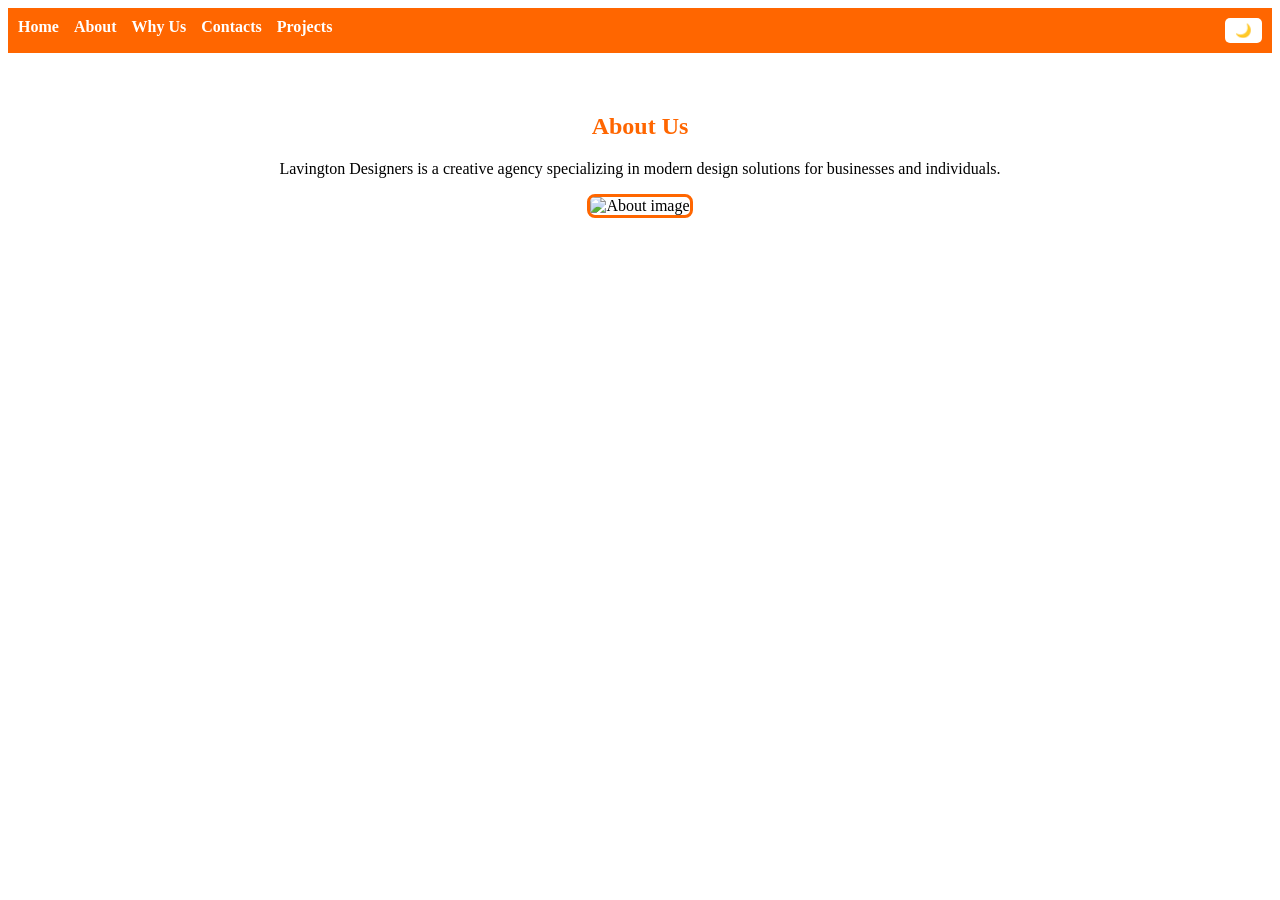
==== about.html @ aeca2abf "initial commit" ====
<!DOCTYPE html>
<html lang="en">
<head>
  <meta charset="UTF-8">
  <title>About Us - Lavington Designers</title>
  <link rel="stylesheet" href="style.css">
</head>
<body class="light">
  <nav>
    <a href="index.html">Home</a>
    <a href="about.html">About</a>
    <a href="whyus.html">Why Us</a>
    <a href="contacts.html">Contacts</a>
    <a href="projects.html">Projects</a>
    <button id="theme-toggle">🌙</button>
  </nav>

  <section>
    <h1>About Us</h1>
    <p>Lavington Designers is a creative agency specializing in modern design solutions for businesses and individuals.</p>
    <img src="assets/about.jpg" class="motion-img" alt="About image">
  </section>

  <script src="script.js"></script>
</body>
</html>
---- style.css ----
/* Global Theme */
body.light {
  background: #ffffff;   /* white background */
  color: #000000;        /* black text */
}
body.dark {
  background: #000000;   /* black background */
  color: #ffffff;        /* white text */
}

/* Navigation Bar */
nav {
  display: flex;
  justify-content: flex-start; /* pushes links to the left */
  gap: 15px;
  padding: 10px;
  background: #ff6600;         /* orange bar */
}

nav a {
  text-decoration: none;
  color: #ffffff;              /* white links */
  font-weight: bold;
}

nav a:hover {
  color: #000000;              /* black on hover */
}

#theme-toggle {
  margin-left: auto;           /* keeps the toggle button on the far right */
  background: #ffffff;
  color: #ff6600;
  border: none;
  padding: 5px 10px;
  border-radius: 5px;
  cursor: pointer;
}
#theme-toggle:hover {
  background: #000000;
  color: #ffffff;
}



/* Sections */
section {
  padding: 40px;
  text-align: center;
}
h1, h2 {
  color: #ff6600;        /* orange headings */
}

/* Motion Images */
.motion-img {
  width: 300px;
  transition: transform 0.5s ease;
  border: 3px solid #ff6600;
  border-radius: 8px;
}
.motion-img:hover {
  transform: scale(1.1) rotate(3deg);
}

/* Floating Animation */
.float-img {
  width: 300px;
  border: 3px solid #ff6600;
  border-radius: 8px;
  animation: float 3s ease-in-out infinite;
}
@keyframes float {
  0%   { transform: translateY(0px); }
  50%  { transform: translateY(-15px); }
  100% { transform: translateY(0px); }
}

/* Slide-In Animation */
.slide-img {
  width: 300px;
  opacity: 0;
  border: 3px solid #ff6600;
  border-radius: 8px;
  animation: slideIn 1.5s ease forwards;
}
@keyframes slideIn {
  from { transform: translateX(-100px); opacity: 0; }
  to   { transform: translateX(0); opacity: 1; }
}

/* Why Us Cards */
.reason-card {
  background: #ffffff;
  color: #000000;
  border: 2px solid #ff6600;
  border-radius: 8px;
  padding: 20px;
  width: 200px;
  box-shadow: 0 4px 6px rgba(0,0,0,0.2);
  transition: transform 0.4s ease;
}

.reason-card:hover {
  transform: scale(1.05) rotate(2deg);
}

/* Chatbot Box */
.logo {
  display: block;
  text-align: left;
           /* makes logo clickable */
}

.chatbot {
  position: fixed;
  bottom: 20px;
  right: 20px;
  background: #ffffff;
  border: 2px solid #ff6600;
  border-radius: 10px;
  padding: 15px;
  width: 300px;
  box-shadow: 0 4px 8px rgba(0,0,0,0.2);
  font-family: Arial, sans-serif;
}


/* Chat window */
#chat-window {
  height: 200px;
  overflow-y: auto;
  margin-bottom: 10px;
  padding: 5px;
  background: #fff7f0; /* light orange tint */
  border-radius: 8px;
}

/* Message bubbles */
.user-msg {
  background: #ff6600;   /* orange bubble */
  color: white;
  padding: 8px 12px;
  border-radius: 15px 15px 0 15px;
  margin: 5px;
  text-align: right;
  display: inline-block;
}
.bot-msg {
  background: #ffffff;   /* white bubble */
  color: #000000;
  padding: 8px 12px;
  border-radius: 15px 15px 15px 0;
  margin: 5px;
  text-align: left;
  display: inline-block;
  border: 1px solid #ff6600;
}

/* Input + button */
#chat-input {
  width: 70%;
  padding: 5px;
  border: 1px solid #ff6600;
  border-radius: 5px;
}
.chatbot button {
  background: #ff6600;
  color: white;
  border: none;
  padding: 6px 10px;
  border-radius: 5px;
  cursor: pointer;
}
.chatbot button:hover {
  background: #000000;
  color: #ffffff;
}
.project-buttons {
  margin: 20px 0;
}

.project-buttons button {
  background: #ff6600;   /* orange */
  color: #ffffff;        /* white text */
  border: none;
  padding: 10px 15px;
  margin: 5px;
  border-radius: 5px;
  cursor: pointer;
  font-weight: bold;
}

.project-buttons button:hover {
  background: #000000;   /* black hover */
  color: #ffffff;
}

.project-gallery {
  display: flex;
  gap: 20px;
  justify-content: center;
  margin-top: 20px;
}
/* Contact Section */
.contact {
    background: #f8f9fa;
}

.contact-form {
    max-width: 600px;
    margin: 0 auto;
    display: flex;
    flex-direction: column;
    gap: 1rem;
}

.contact-form input,
.contact-form textarea {
    padding: 12px;
    border: 1px solid #ddd;
    border-radius: 5px;
    font-size: 1rem;
}

.contact-form button {
    background: #3498db;
    color: white;
    border: none;
    padding: 12px;
    border-radius: 5px;
    font-size: 1.1rem;
    cursor: pointer;
    transition: background 0.3s;
}

.contact-form button:hover {
    background: #2980b9;
}

/* Footer */
footer {
    background: #2c3e50;
    color: white;
    text-align: center;
    padding: 2rem 0;
}

/* Responsive Design */
@media (max-width: 768px) {
    .nav-links {
        display: none;
    }
    
    .hero-content h1 {
        font-size: 2rem;
    }
    
    .hero-content p {
        font-size: 1rem;
    }
    
    section {
        padding: 60px 0;
    }
    
    h2 {
        font-size: 2rem;
    }
}
.contact-options {
    display: grid;
    grid-template-columns: repeat(auto-fit, minmax(300px, 1fr));
    gap: 2rem;
    max-width: 800px;
    margin: 0 auto;
}

.contact-card {
    background: white;
    padding: 2.5rem;
    border-radius: 15px;
    box-shadow: 0 10px 30px rgba(0,0,0,0.1);
    text-align: center;
    transition: transform 0.3s, box-shadow 0.3s;
    border: 1px solid #e9ecef;
}

.contact-card:hover {
    transform: translateY(-10px);
    box-shadow: 0 20px 40px rgba(0,0,0,0.15);
}

.contact-icon {
    font-size: 3rem;
    margin-bottom: 1rem;
}

.contact-card h3 {
    color: #2c3e50;
    margin-bottom: 1rem;
    font-size: 1.5rem;
}

.contact-card p {
    color: #666;
    margin-bottom: 1.5rem;
    font-size: 1.1rem;
}

.contact-btn {
    display: inline-block;
    background: #25D366;
    color: white;
    padding: 12px 30px;
    text-decoration: none;
    border-radius: 25px;
    font-weight: 600;
    transition: background 0.3s, transform 0.3s;
}

.contact-btn:hover {
    background: #128C7E;
    transform: scale(1.05);
}

/* Email button specific style */
.contact-card:nth-child(2) .contact-btn {
    background: #3498db;
}

.contact-card:nth-child(2) .contact-btn:hover {
    background: #2980b9;
}

.home {
 
  background-size: cover;       /* makes the image fill the section */
  background-position: center;  /* centers the image */
  background-repeat: no-repeat; /* prevents tiling */
  min-height: 100vh;            /* full screen height */
  display: flex;
  flex-direction: column;
  align-items: center;
  justify-content: center;
  color: #ffffff;               /* white text for contrast */
  
  background-image: url("assets/plumber.jpg");

}
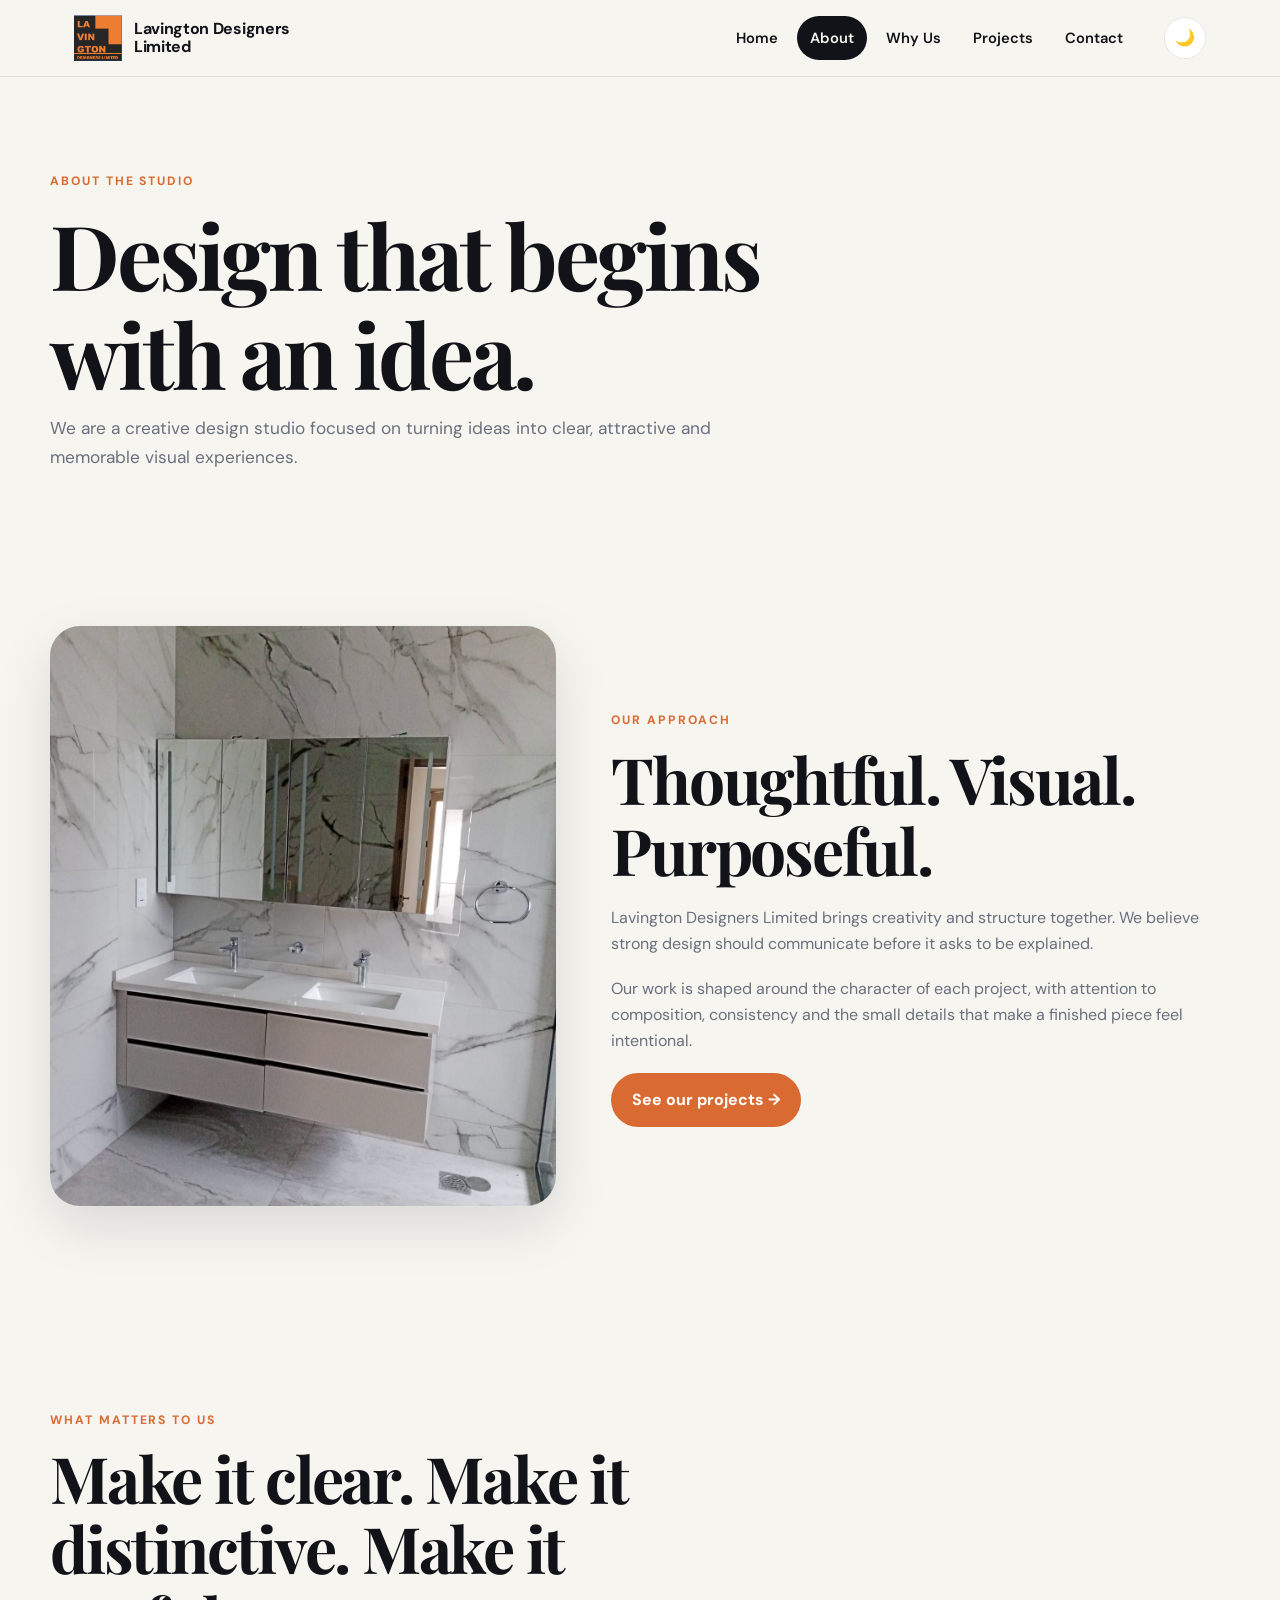
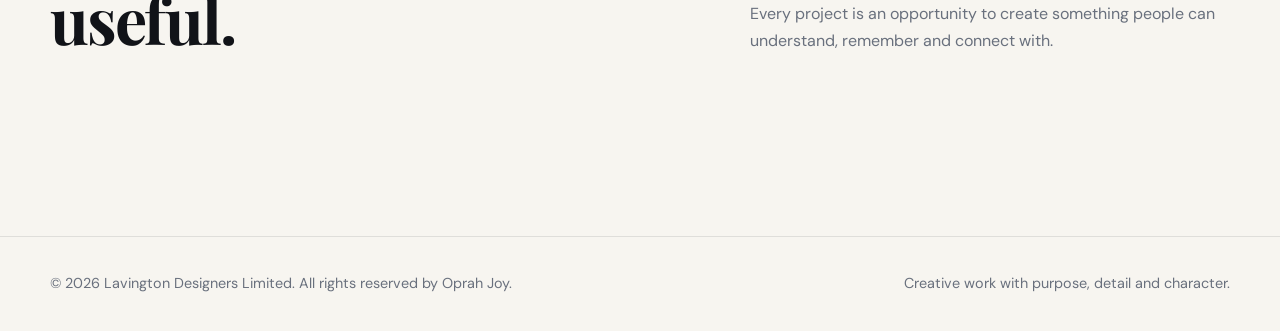
==== commit b78a2b93: "Redesign Lavington Designers website" ====
--- a/about.html
+++ b/about.html
@@ -1,26 +1,5 @@
-<!DOCTYPE html>
-<html lang="en">
-<head>
-  <meta charset="UTF-8">
-  <title>About Us - Lavington Designers</title>
-  <link rel="stylesheet" href="style.css">
-</head>
-<body class="light">
-  <nav>
-    <a href="index.html">Home</a>
-    <a href="about.html">About</a>
-    <a href="whyus.html">Why Us</a>
-    <a href="contacts.html">Contacts</a>
-    <a href="projects.html">Projects</a>
-    <button id="theme-toggle">🌙</button>
-  </nav>
-
-  <section>
-    <h1>About Us</h1>
-    <p>Lavington Designers is a creative agency specializing in modern design solutions for businesses and individuals.</p>
-    <img src="assets/about.jpg" class="motion-img" alt="About image">
-  </section>
-
-  <script src="script.js"></script>
-</body>
-</html>
+<!DOCTYPE html><html lang="en"><head><meta charset="UTF-8"><meta name="viewport" content="width=device-width, initial-scale=1.0"><meta name="description" content="About Lavington Designers Limited."><title>About | Lavington Designers Limited</title><link rel="stylesheet" href="style.css"></head><body><nav class="site-nav"><div class="nav-inner"><a class="brand" href="index.html"><img src="assets/logo.png" alt="Lavington Designers logo"><span>Lavington Designers Limited</span></a><div class="nav-links"><a href="index.html">Home</a><a href="about.html">About</a><a href="whyus.html">Why Us</a><a href="projects.html">Projects</a><a href="contacts.html">Contact</a></div><div class="nav-actions"><button class="icon-btn" id="theme-toggle" aria-label="Toggle theme">🌙</button><button class="menu-btn" aria-label="Open menu">☰</button></div></div></nav><main>
+<section class="page-hero"><div class="container"><span class="eyebrow">About the studio</span><h1>Design that begins with an idea.</h1><p>We are a creative design studio focused on turning ideas into clear, attractive and memorable visual experiences.</p></div></section>
+<section class="section reveal"><div class="container about-grid"><div class="about-image"><img src="assets/rico5.jpeg" alt="Lavington Designers project image" loading="lazy"></div><div class="copy"><span class="eyebrow">Our approach</span><h2>Thoughtful. Visual. Purposeful.</h2><p>Lavington Designers Limited brings creativity and structure together. We believe strong design should communicate before it asks to be explained.</p><p>Our work is shaped around the character of each project, with attention to composition, consistency and the small details that make a finished piece feel intentional.</p><a class="btn btn-primary" href="projects.html">See our projects →</a></div></div></section>
+<section class="section reveal"><div class="container"><div class="section-head"><div><span class="eyebrow">What matters to us</span><h2>Make it clear. Make it distinctive. Make it useful.</h2></div><p>Every project is an opportunity to create something people can understand, remember and connect with.</p></div></div></section>
+</main><footer class="footer"><div class="container footer-inner"><p>© 2026 Lavington Designers Limited. All rights reserved by Oprah Joy.</p><p>Creative work with purpose, detail and character.</p></div></footer><script src="script.js"></script></body></html>
--- a/style.css
+++ b/style.css
@@ -1,350 +1,67 @@
-/* Global Theme */
-body.light {
-  background: #ffffff;   /* white background */
-  color: #000000;        /* black text */
+@import url('https://fonts.googleapis.com/css2?family=DM+Sans:wght@400;500;600;700&family=Playfair+Display:wght@600;700&display=swap');
+:root { --ink:#111318; --muted:#69707d; --paper:#f7f5f0; --card:#fff; --accent:#d96b32; --accent-dark:#a94718; --line:rgba(17,19,24,.1); --shadow:0 20px 55px rgba(17,19,24,.12); --radius:24px; }
+* { box-sizing:border-box; margin:0; padding:0; }
+html { scroll-behavior:smooth; }
+body { font-family:'DM Sans',Arial,sans-serif; background:var(--paper); color:var(--ink); line-height:1.65; }
+body.dark-mode { --paper:#101216; --ink:#f4f1ea; --card:#171a20; --muted:#a8adb8; --line:rgba(255,255,255,.1); --shadow:0 20px 55px rgba(0,0,0,.35); }
+a { color:inherit; } img { max-width:100%; display:block; } button { font:inherit; }
+.site-nav { position:sticky; top:0; z-index:1000; background:rgba(247,245,240,.9); backdrop-filter:blur(16px); border-bottom:1px solid var(--line); }
+body.dark-mode .site-nav { background:rgba(16,18,22,.9); }
+.nav-inner { max-width:1180px; margin:auto; min-height:76px; padding:0 24px; display:flex; align-items:center; gap:28px; }
+.brand { display:flex; align-items:center; gap:12px; text-decoration:none; font-weight:700; letter-spacing:-.02em; margin-right:auto; }
+.brand img { width:48px; height:48px; object-fit:contain; } .brand span { max-width:180px; line-height:1.15; }
+.nav-links { display:flex; align-items:center; gap:6px; }
+.nav-links a { text-decoration:none; padding:10px 13px; border-radius:999px; font-weight:600; font-size:.92rem; }
+.nav-links a:hover,.nav-links a.active { background:var(--ink); color:var(--paper); }
+.nav-actions { display:flex; gap:8px; align-items:center; }
+.icon-btn,.menu-btn { border:1px solid var(--line); background:var(--card); color:var(--ink); width:42px; height:42px; border-radius:50%; cursor:pointer; }
+.menu-btn { display:none; border-radius:12px; }
+.container { width:min(1180px,calc(100% - 48px)); margin:auto; }
+.eyebrow { text-transform:uppercase; letter-spacing:.16em; font-size:.76rem; font-weight:700; color:var(--accent); }
+h1,h2,h3 { line-height:1.1; letter-spacing:-.035em; } h1,h2 { font-family:'Playfair Display',Georgia,serif; }
+.hero { min-height:calc(100vh - 76px); position:relative; display:grid; place-items:center; overflow:hidden; isolation:isolate; }
+.hero-media { position:absolute; inset:0; z-index:-2; background:url('assets/plumber.jpg') center/cover no-repeat; transform:scale(1.04); }
+.hero::after { content:''; position:absolute; inset:0; z-index:-1; background:linear-gradient(90deg,rgba(8,10,14,.88),rgba(8,10,14,.42),rgba(8,10,14,.18)); }
+.hero-content { width:min(1180px,calc(100% - 48px)); color:#fff; padding:90px 0; }
+.hero h1 { font-size:clamp(3.3rem,8vw,7rem); max-width:820px; margin:16px 0 22px; }
+.hero p { max-width:620px; font-size:clamp(1.05rem,2vw,1.3rem); color:rgba(255,255,255,.82); }
+.hero-actions { display:flex; flex-wrap:wrap; gap:12px; margin-top:34px; }
+.btn { display:inline-flex; align-items:center; justify-content:center; gap:8px; padding:13px 20px; border-radius:999px; border:1px solid transparent; text-decoration:none; font-weight:700; cursor:pointer; transition:.25s ease; }
+.btn-primary { background:var(--accent); color:#fff; } .btn-primary:hover { background:var(--accent-dark); transform:translateY(-2px); }
+.btn-ghost { background:rgba(255,255,255,.1); color:#fff; border-color:rgba(255,255,255,.3); } .btn-ghost:hover { background:#fff; color:#111; }
+.section { padding:100px 0; } .section-head { display:flex; justify-content:space-between; gap:30px; align-items:end; margin-bottom:42px; }
+.section-head h2 { font-size:clamp(2.2rem,5vw,4rem); max-width:700px; margin-top:10px; }
+.section-head p { max-width:480px; color:var(--muted); }
+.intro-grid { display:grid; grid-template-columns:1.1fr .9fr; gap:24px; align-items:stretch; }
+.feature-card { background:var(--card); border:1px solid var(--line); border-radius:var(--radius); overflow:hidden; box-shadow:var(--shadow); }
+.feature-card img { width:100%; height:420px; object-fit:cover; } .feature-copy { padding:28px; }
+.feature-copy h3 { font-size:1.6rem; margin:8px 0 10px; } .feature-copy p { color:var(--muted); }
+.mini-grid { display:grid; grid-template-columns:repeat(2,1fr); gap:24px; } .mini-grid img { height:198px; width:100%; object-fit:cover; border-radius:var(--radius); }
+.statement { background:var(--ink); color:var(--paper); border-radius:var(--radius); padding:58px; } .statement h2 { font-size:clamp(2.4rem,5vw,4.6rem); max-width:850px; }
+.statement p { color:rgba(255,255,255,.7); max-width:650px; margin-top:18px; }
+.service-grid { display:grid; grid-template-columns:repeat(3,1fr); gap:18px; }
+.service-card { padding:30px; border:1px solid var(--line); border-radius:20px; background:var(--card); }
+.service-number { color:var(--accent); font-weight:700; } .service-card h3 { margin:30px 0 10px; font-size:1.35rem; } .service-card p { color:var(--muted); }
+.page-hero { padding:90px 0 55px; } .page-hero h1 { font-size:clamp(3rem,7vw,6rem); max-width:850px; margin:12px 0; } .page-hero p { max-width:700px; color:var(--muted); font-size:1.08rem; }
+.filter-bar { display:flex; flex-wrap:wrap; gap:10px; margin-bottom:28px; } .filter-btn { border:1px solid var(--line); background:var(--card); color:var(--ink); padding:10px 16px; border-radius:999px; cursor:pointer; font-weight:700; }
+.filter-btn.active,.filter-btn:hover { background:var(--ink); color:var(--paper); }
+.gallery { columns:3 280px; column-gap:18px; } .project-card { break-inside:avoid; margin:0 0 18px; position:relative; overflow:hidden; border-radius:20px; background:var(--card); border:1px solid var(--line); cursor:zoom-in; }
+.project-card img { width:100%; height:auto; transition:transform .5s ease; } .project-card:hover img { transform:scale(1.045); }
+.project-caption { padding:14px 16px; } .project-caption strong { display:block; } .project-caption span { color:var(--muted); font-size:.86rem; }
+.lightbox { position:fixed; inset:0; z-index:2000; display:none; place-items:center; padding:28px; background:rgba(0,0,0,.9); } .lightbox.open { display:grid; }
+.lightbox img { max-height:86vh; max-width:min(1100px,94vw); object-fit:contain; border-radius:14px; } .lightbox button { position:absolute; top:20px; right:24px; background:#fff; border:0; width:44px; height:44px; border-radius:50%; cursor:pointer; font-size:1.4rem; }
+.about-grid { display:grid; grid-template-columns:.9fr 1.1fr; gap:55px; align-items:center; } .about-image { border-radius:30px; overflow:hidden; box-shadow:var(--shadow); } .about-image img { width:100%; height:580px; object-fit:cover; }
+.copy h2 { font-size:clamp(2.4rem,5vw,4.4rem); margin:12px 0 20px; } .copy p { color:var(--muted); margin-bottom:18px; }
+.reason-grid { display:grid; grid-template-columns:repeat(2,1fr); gap:18px; } .reason-card { padding:34px; background:var(--card); border:1px solid var(--line); border-radius:24px; }
+.reason-card .icon { font-size:1.8rem; } .reason-card h3 { margin:20px 0 8px; font-size:1.4rem; } .reason-card p { color:var(--muted); }
+.contact-grid { display:grid; grid-template-columns:repeat(2,1fr); gap:20px; } .contact-card { padding:38px; background:var(--card); border:1px solid var(--line); border-radius:24px; }
+.contact-card h3 { font-size:1.5rem; margin:12px 0 8px; } .contact-card p { color:var(--muted); margin-bottom:22px; }
+.footer { border-top:1px solid var(--line); padding:35px 0; margin-top:40px; } .footer-inner { display:flex; justify-content:space-between; gap:20px; color:var(--muted); font-size:.9rem; }
+.reveal { opacity:0; transform:translateY(22px); transition:opacity .7s ease,transform .7s ease; } .reveal.visible { opacity:1; transform:none; }
+@media(max-width:850px){
+.nav-inner{padding:0 18px}.menu-btn{display:block}.nav-links{display:none;position:absolute;top:76px;left:12px;right:12px;padding:12px;background:var(--card);border:1px solid var(--line);border-radius:18px;box-shadow:var(--shadow);flex-direction:column;align-items:stretch}.nav-links.open{display:flex}.nav-links a{border-radius:12px}
+.intro-grid,.about-grid{grid-template-columns:1fr}.service-grid{grid-template-columns:1fr}.contact-grid,.reason-grid{grid-template-columns:1fr}.section{padding:75px 0}.statement{padding:35px}.section-head{display:block}.section-head p{margin-top:15px}.mini-grid img{height:240px}.hero-content{padding:60px 0}
 }
-body.dark {
-  background: #000000;   /* black background */
-  color: #ffffff;        /* white text */
+@media(max-width:520px){
+.container,.hero-content{width:min(100% - 32px,1180px)} .brand span{display:none}.hero h1{font-size:3.2rem}.hero-actions .btn{width:100%}.mini-grid{grid-template-columns:1fr}.mini-grid img{height:260px}.footer-inner{display:block}.footer-inner p+p{margin-top:8px}
 }
-
-/* Navigation Bar */
-nav {
-  display: flex;
-  justify-content: flex-start; /* pushes links to the left */
-  gap: 15px;
-  padding: 10px;
-  background: #ff6600;         /* orange bar */
-}
-
-nav a {
-  text-decoration: none;
-  color: #ffffff;              /* white links */
-  font-weight: bold;
-}
-
-nav a:hover {
-  color: #000000;              /* black on hover */
-}
-
-#theme-toggle {
-  margin-left: auto;           /* keeps the toggle button on the far right */
-  background: #ffffff;
-  color: #ff6600;
-  border: none;
-  padding: 5px 10px;
-  border-radius: 5px;
-  cursor: pointer;
-}
-#theme-toggle:hover {
-  background: #000000;
-  color: #ffffff;
-}
-
-
-
-/* Sections */
-section {
-  padding: 40px;
-  text-align: center;
-}
-h1, h2 {
-  color: #ff6600;        /* orange headings */
-}
-
-/* Motion Images */
-.motion-img {
-  width: 300px;
-  transition: transform 0.5s ease;
-  border: 3px solid #ff6600;
-  border-radius: 8px;
-}
-.motion-img:hover {
-  transform: scale(1.1) rotate(3deg);
-}
-
-/* Floating Animation */
-.float-img {
-  width: 300px;
-  border: 3px solid #ff6600;
-  border-radius: 8px;
-  animation: float 3s ease-in-out infinite;
-}
-@keyframes float {
-  0%   { transform: translateY(0px); }
-  50%  { transform: translateY(-15px); }
-  100% { transform: translateY(0px); }
-}
-
-/* Slide-In Animation */
-.slide-img {
-  width: 300px;
-  opacity: 0;
-  border: 3px solid #ff6600;
-  border-radius: 8px;
-  animation: slideIn 1.5s ease forwards;
-}
-@keyframes slideIn {
-  from { transform: translateX(-100px); opacity: 0; }
-  to   { transform: translateX(0); opacity: 1; }
-}
-
-/* Why Us Cards */
-.reason-card {
-  background: #ffffff;
-  color: #000000;
-  border: 2px solid #ff6600;
-  border-radius: 8px;
-  padding: 20px;
-  width: 200px;
-  box-shadow: 0 4px 6px rgba(0,0,0,0.2);
-  transition: transform 0.4s ease;
-}
-
-.reason-card:hover {
-  transform: scale(1.05) rotate(2deg);
-}
-
-/* Chatbot Box */
-.logo {
-  display: block;
-  text-align: left;
-           /* makes logo clickable */
-}
-
-.chatbot {
-  position: fixed;
-  bottom: 20px;
-  right: 20px;
-  background: #ffffff;
-  border: 2px solid #ff6600;
-  border-radius: 10px;
-  padding: 15px;
-  width: 300px;
-  box-shadow: 0 4px 8px rgba(0,0,0,0.2);
-  font-family: Arial, sans-serif;
-}
-
-
-/* Chat window */
-#chat-window {
-  height: 200px;
-  overflow-y: auto;
-  margin-bottom: 10px;
-  padding: 5px;
-  background: #fff7f0; /* light orange tint */
-  border-radius: 8px;
-}
-
-/* Message bubbles */
-.user-msg {
-  background: #ff6600;   /* orange bubble */
-  color: white;
-  padding: 8px 12px;
-  border-radius: 15px 15px 0 15px;
-  margin: 5px;
-  text-align: right;
-  display: inline-block;
-}
-.bot-msg {
-  background: #ffffff;   /* white bubble */
-  color: #000000;
-  padding: 8px 12px;
-  border-radius: 15px 15px 15px 0;
-  margin: 5px;
-  text-align: left;
-  display: inline-block;
-  border: 1px solid #ff6600;
-}
-
-/* Input + button */
-#chat-input {
-  width: 70%;
-  padding: 5px;
-  border: 1px solid #ff6600;
-  border-radius: 5px;
-}
-.chatbot button {
-  background: #ff6600;
-  color: white;
-  border: none;
-  padding: 6px 10px;
-  border-radius: 5px;
-  cursor: pointer;
-}
-.chatbot button:hover {
-  background: #000000;
-  color: #ffffff;
-}
-.project-buttons {
-  margin: 20px 0;
-}
-
-.project-buttons button {
-  background: #ff6600;   /* orange */
-  color: #ffffff;        /* white text */
-  border: none;
-  padding: 10px 15px;
-  margin: 5px;
-  border-radius: 5px;
-  cursor: pointer;
-  font-weight: bold;
-}
-
-.project-buttons button:hover {
-  background: #000000;   /* black hover */
-  color: #ffffff;
-}
-
-.project-gallery {
-  display: flex;
-  gap: 20px;
-  justify-content: center;
-  margin-top: 20px;
-}
-/* Contact Section */
-.contact {
-    background: #f8f9fa;
-}
-
-.contact-form {
-    max-width: 600px;
-    margin: 0 auto;
-    display: flex;
-    flex-direction: column;
-    gap: 1rem;
-}
-
-.contact-form input,
-.contact-form textarea {
-    padding: 12px;
-    border: 1px solid #ddd;
-    border-radius: 5px;
-    font-size: 1rem;
-}
-
-.contact-form button {
-    background: #3498db;
-    color: white;
-    border: none;
-    padding: 12px;
-    border-radius: 5px;
-    font-size: 1.1rem;
-    cursor: pointer;
-    transition: background 0.3s;
-}
-
-.contact-form button:hover {
-    background: #2980b9;
-}
-
-/* Footer */
-footer {
-    background: #2c3e50;
-    color: white;
-    text-align: center;
-    padding: 2rem 0;
-}
-
-/* Responsive Design */
-@media (max-width: 768px) {
-    .nav-links {
-        display: none;
-    }
-    
-    .hero-content h1 {
-        font-size: 2rem;
-    }
-    
-    .hero-content p {
-        font-size: 1rem;
-    }
-    
-    section {
-        padding: 60px 0;
-    }
-    
-    h2 {
-        font-size: 2rem;
-    }
-}
-.contact-options {
-    display: grid;
-    grid-template-columns: repeat(auto-fit, minmax(300px, 1fr));
-    gap: 2rem;
-    max-width: 800px;
-    margin: 0 auto;
-}
-
-.contact-card {
-    background: white;
-    padding: 2.5rem;
-    border-radius: 15px;
-    box-shadow: 0 10px 30px rgba(0,0,0,0.1);
-    text-align: center;
-    transition: transform 0.3s, box-shadow 0.3s;
-    border: 1px solid #e9ecef;
-}
-
-.contact-card:hover {
-    transform: translateY(-10px);
-    box-shadow: 0 20px 40px rgba(0,0,0,0.15);
-}
-
-.contact-icon {
-    font-size: 3rem;
-    margin-bottom: 1rem;
-}
-
-.contact-card h3 {
-    color: #2c3e50;
-    margin-bottom: 1rem;
-    font-size: 1.5rem;
-}
-
-.contact-card p {
-    color: #666;
-    margin-bottom: 1.5rem;
-    font-size: 1.1rem;
-}
-
-.contact-btn {
-    display: inline-block;
-    background: #25D366;
-    color: white;
-    padding: 12px 30px;
-    text-decoration: none;
-    border-radius: 25px;
-    font-weight: 600;
-    transition: background 0.3s, transform 0.3s;
-}
-
-.contact-btn:hover {
-    background: #128C7E;
-    transform: scale(1.05);
-}
-
-/* Email button specific style */
-.contact-card:nth-child(2) .contact-btn {
-    background: #3498db;
-}
-
-.contact-card:nth-child(2) .contact-btn:hover {
-    background: #2980b9;
-}
-
-.home {
- 
-  background-size: cover;       /* makes the image fill the section */
-  background-position: center;  /* centers the image */
-  background-repeat: no-repeat; /* prevents tiling */
-  min-height: 100vh;            /* full screen height */
-  display: flex;
-  flex-direction: column;
-  align-items: center;
-  justify-content: center;
-  color: #ffffff;               /* white text for contrast */
-  
-  background-image: url("assets/plumber.jpg");
-
-}
